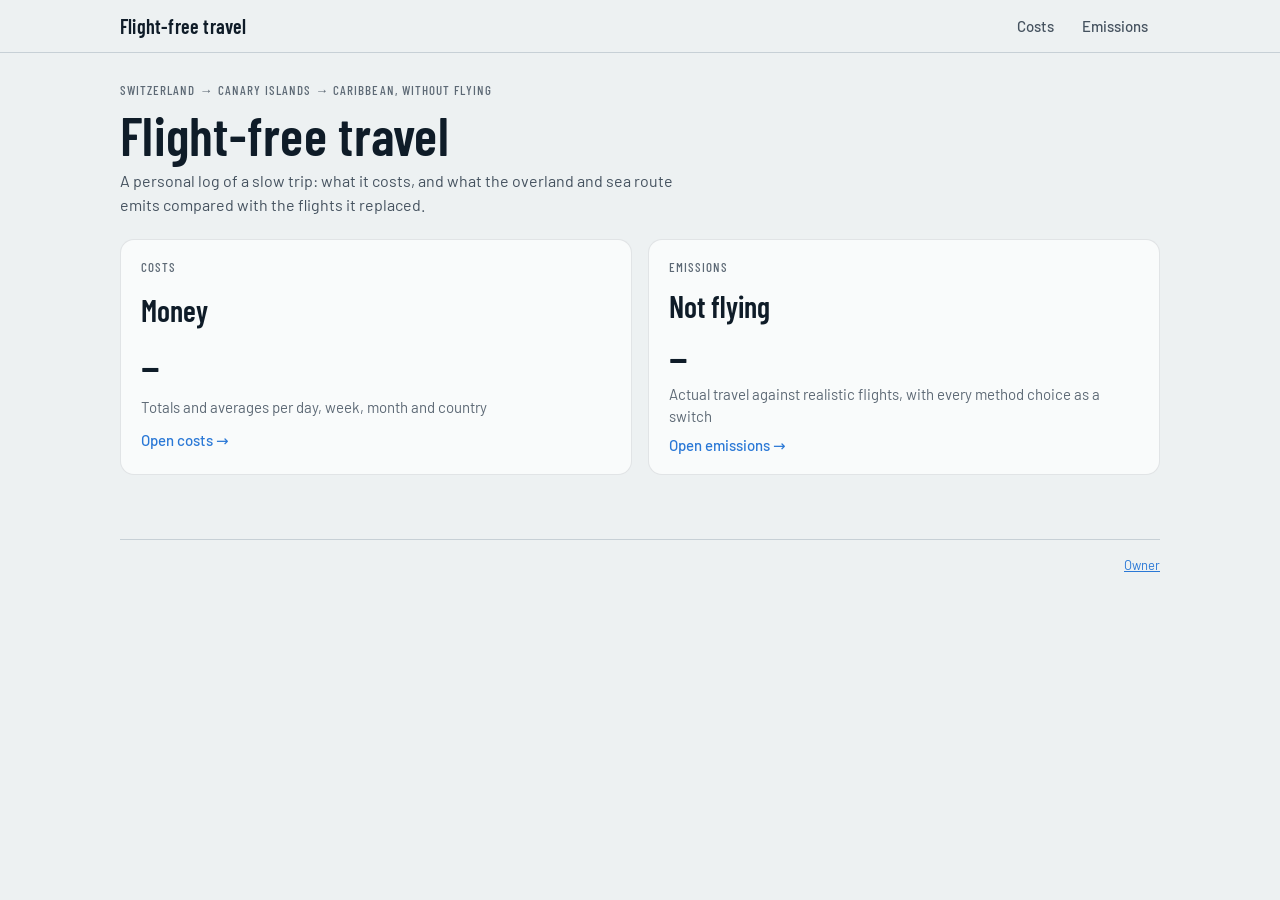
==== site/index.html @ 5e5956b8 "intital draft" ====
<!doctype html>
<html lang="en">
<head>
<meta charset="utf-8">
<meta name="viewport" content="width=device-width, initial-scale=1, viewport-fit=cover">
<title>Flight-free travel</title>
<meta name="description" content="Costs and transport emissions of a flight-free trip from Switzerland to the Canary Islands and on to the Caribbean.">
<meta name="theme-color" content="#0f1c28">
<link rel="manifest" href="manifest.webmanifest">
<link rel="icon" href="icons/icon.svg" type="image/svg+xml">
<link rel="apple-touch-icon" href="icons/apple-touch-icon.png">
<link rel="preconnect" href="https://fonts.googleapis.com">
<link rel="preconnect" href="https://fonts.gstatic.com" crossorigin>
<link rel="stylesheet" href="https://fonts.googleapis.com/css2?family=Barlow+Condensed:wght@500;600&family=Barlow:wght@400;500;600&family=IBM+Plex+Mono:wght@400;500&display=swap">
<link rel="stylesheet" href="assets/app.css">
<style>
  .doors { display: grid; grid-template-columns: repeat(2, minmax(0, 1fr)); gap: 16px; padding-block: 8px 24px; }
  @media (max-width: 700px) { .doors { grid-template-columns: 1fr; } }
  .door { display: grid; gap: 6px; text-decoration: none; color: var(--ink); background: var(--surface); border: 1px solid var(--ring); border-radius: 14px; padding: 18px 20px; }
  .door:hover { border-color: var(--ink-2); }
  .door:focus-visible { outline: 2px solid var(--actual); outline-offset: 3px; }
  .door h2 { font-family: var(--font-display); font-weight: 600; font-size: 30px; }
  .door .big { font-size: 40px; font-weight: 600; line-height: 1.05; }
  .door .big small { font-size: 16px; font-weight: 500; color: var(--ink-2); }
  .door .go { color: var(--actual); font-weight: 500; }
</style>
<script type="module" src="assets/home.js"></script>
</head>
<body>
<header class="topbar"><div class="wrap">
  <a class="brand" href="./">Flight-free travel</a>
  <nav class="nav" aria-label="Pages"><a href="costs/">Costs</a><a href="emissions/">Emissions</a></nav>
  <button class="sync owner-only" id="sync-pill" type="button">Synced</button>
</div></header>
<main class="wrap">
  <section class="page-head">
    <p class="kicker">Switzerland → Canary Islands → Caribbean, without flying</p>
    <h1>Flight-free travel</h1>
    <p class="sub">A personal log of a slow trip: what it costs, and what the overland and sea route emits compared with the flights it replaced.</p>
  </section>
  <section class="doors">
    <a class="door" href="costs/">
      <span class="kicker">Costs</span>
      <h2>Money</h2>
      <span class="big" id="costs-big">–</span>
      <span class="muted" id="costs-sub">Totals and averages per day, week, month and country</span>
      <span class="go">Open costs →</span>
    </a>
    <a class="door" href="emissions/">
      <span class="kicker">Emissions</span>
      <h2>Not flying</h2>
      <span class="big" id="em-big">–</span>
      <span class="muted" id="em-sub">Actual travel against realistic flights, with every method choice as a switch</span>
      <span class="go">Open emissions →</span>
    </a>
  </section>
  <footer class="end"><span id="foot"></span><a href="#" data-owner-link>Owner</a></footer>
</main>
</body>
</html>
---- site/assets/app.css ----
/* Flight-free travel: shared tokens and components for every page.
   Layout: one ledger column per page; summary first, then evidence, then (owner only) the editor. */
:root {
  --page: #edf1f2;
  --surface: #f9fbfb;
  --surface-2: #f0f4f5;
  --ink: #0f1c28;
  --ink-2: #45525f;
  --muted: #5d6975;
  --grid: #e0e6e9;
  --rule: #c7d0d6;
  --ring: rgba(15, 28, 40, 0.10);
  --actual: #2a78d6;
  --flying: #eb6834;
  --actual-wash: rgba(42, 120, 214, 0.13);
  --flying-wash: rgba(235, 104, 52, 0.15);
  --seg-track: #e1e7ea;
  --seg-on: #0f1c28;
  --seg-on-ink: #f9fbfb;
  --good-ink: #006300;
  --bad-ink: #d03b3b;
  --warn-ink: #8a5a00;
  --tip-shadow: 0 6px 24px rgba(15, 28, 40, 0.16);
  --dialog-shadow: 0 24px 80px rgba(15, 28, 40, 0.28);
  --font-display: "Barlow Condensed", "Arial Narrow", sans-serif;
  --font-ui: "Barlow", system-ui, -apple-system, "Segoe UI", Roboto, sans-serif;
  --font-mono: "IBM Plex Mono", ui-monospace, "SF Mono", Menlo, Consolas, monospace;
  color-scheme: light;
}
@media (prefers-color-scheme: dark) {
  :root:not([data-theme="light"]) {
    --page: #0a1016; --surface: #111a22; --surface-2: #16212b; --ink: #e7edf1; --ink-2: #b4c0c9;
    --muted: #8794a0; --grid: #1f2a34; --rule: #34424d; --ring: rgba(255, 255, 255, 0.10);
    --actual: #3987e5; --flying: #d95926; --actual-wash: rgba(57, 135, 229, 0.20);
    --flying-wash: rgba(217, 89, 38, 0.22); --seg-track: #1a2530; --seg-on: #e7edf1;
    --seg-on-ink: #0a1016; --good-ink: #0ca30c; --bad-ink: #e66767; --warn-ink: #e0a43c;
    --tip-shadow: 0 6px 24px rgba(0, 0, 0, 0.5); --dialog-shadow: 0 24px 80px rgba(0, 0, 0, 0.6);
    color-scheme: dark;
  }
}
:root[data-theme="dark"] {
  --page: #0a1016; --surface: #111a22; --surface-2: #16212b; --ink: #e7edf1; --ink-2: #b4c0c9;
  --muted: #8794a0; --grid: #1f2a34; --rule: #34424d; --ring: rgba(255, 255, 255, 0.10);
  --actual: #3987e5; --flying: #d95926; --actual-wash: rgba(57, 135, 229, 0.20);
  --flying-wash: rgba(217, 89, 38, 0.22); --seg-track: #1a2530; --seg-on: #e7edf1;
  --seg-on-ink: #0a1016; --good-ink: #0ca30c; --bad-ink: #e66767; --warn-ink: #e0a43c;
  --tip-shadow: 0 6px 24px rgba(0, 0, 0, 0.5); --dialog-shadow: 0 24px 80px rgba(0, 0, 0, 0.6);
  color-scheme: dark;
}

*, *::before, *::after { box-sizing: border-box; }
html { -webkit-text-size-adjust: 100%; }
body { margin: 0; background: var(--page); color: var(--ink); font-family: var(--font-ui); font-size: 15px; line-height: 1.5; padding-top: env(safe-area-inset-top, 0px); padding-bottom: env(safe-area-inset-bottom, 0px); }
img { max-width: 100%; }
[hidden] { display: none !important; }
h1, h2, h3 { text-wrap: balance; margin: 0; }
p { margin: 0; }
a { color: var(--actual); }
button, input, select, textarea { font: inherit; color: inherit; }
.wrap { max-width: 1120px; margin: 0 auto; padding-inline: clamp(16px, 4vw, 40px); }
.kicker, legend, .eyebrow { font-family: var(--font-display); text-transform: uppercase; letter-spacing: 0.08em; font-size: 13px; color: var(--muted); font-weight: 500; }
.muted { color: var(--muted); }
.num { font-variant-numeric: tabular-nums; }

/* owner-only UI is hidden for friends viewing the site */
body:not(.owner) .owner-only { display: none !important; }

/* ---------- top bar */
.topbar { border-bottom: 1px solid var(--rule); background: var(--page); }
.topbar .wrap { display: flex; align-items: center; gap: 8px 18px; min-height: 52px; flex-wrap: wrap; padding-block: 6px; }
.brand { font-family: var(--font-display); font-weight: 600; font-size: 20px; letter-spacing: 0.01em; color: var(--ink); text-decoration: none; margin-right: auto; }
.nav { display: flex; gap: 4px; }
.nav a { text-decoration: none; color: var(--ink-2); padding: 6px 12px; border-radius: 8px; font-weight: 500; }
.nav a[aria-current="page"] { background: var(--seg-on); color: var(--seg-on-ink); }
.nav a:focus-visible { outline: 2px solid var(--actual); outline-offset: 2px; }
.sync { display: inline-flex; align-items: center; gap: 6px; font-size: 13px; color: var(--ink-2); border: 1px solid var(--rule); border-radius: 999px; padding: 3px 10px; background: var(--surface); cursor: pointer; }
.sync::before { content: ""; width: 8px; height: 8px; border-radius: 50%; background: var(--good-ink); }
.sync[data-state="pending"]::before, .sync[data-state="syncing"]::before { background: var(--warn-ink); }
.sync[data-state="error"]::before, .sync[data-state="offline"]::before { background: var(--bad-ink); }

/* ---------- page head */
.page-head { padding-block: 28px 14px; display: grid; gap: 8px; }
.page-head h1 { font-family: var(--font-display); font-weight: 600; font-size: clamp(36px, 6vw, 54px); line-height: 0.98; letter-spacing: 0.005em; }
.page-head .sub { color: var(--ink-2); max-width: 66ch; font-size: 16px; }
.head-row { display: flex; align-items: flex-end; justify-content: space-between; gap: 12px 20px; flex-wrap: wrap; }

/* ---------- buttons */
.btn { display: inline-flex; align-items: center; justify-content: center; gap: 6px; border: 1px solid var(--rule); background: var(--surface); color: var(--ink); border-radius: 10px; padding: 8px 14px; font-weight: 500; cursor: pointer; text-decoration: none; }
.btn:hover { border-color: var(--ink-2); }
.btn.primary { background: var(--seg-on); color: var(--seg-on-ink); border-color: var(--seg-on); }
.btn.danger { color: var(--bad-ink); }
.btn.small { padding: 4px 10px; font-size: 13px; border-radius: 8px; }
.btn:focus-visible, .linkbtn:focus-visible { outline: 2px solid var(--actual); outline-offset: 2px; }
.btn:disabled { opacity: 0.5; cursor: default; }
.linkbtn { background: none; border: 0; padding: 0; color: var(--actual); cursor: pointer; text-decoration: underline; text-underline-offset: 3px; font-size: 14px; }
.fab { position: fixed; right: max(16px, env(safe-area-inset-right, 0px)); bottom: calc(16px + env(safe-area-inset-bottom, 0px)); width: 58px; height: 58px; border-radius: 50%; border: 0; background: var(--seg-on); color: var(--seg-on-ink); font-size: 30px; line-height: 1; box-shadow: var(--tip-shadow); cursor: pointer; z-index: 30; display: none; }
@media (max-width: 760px) { body.owner .fab { display: block; } }

/* ---------- segmented controls and lens bar */
.lensbar { position: sticky; top: env(safe-area-inset-top, 0px); z-index: 20; background: color-mix(in srgb, var(--page) 93%, transparent); -webkit-backdrop-filter: blur(8px); backdrop-filter: blur(8px); border-block: 1px solid var(--rule); }
.lensbar-in { padding-block: 10px; }
.lens-row { display: flex; flex-wrap: wrap; gap: 10px 22px; align-items: flex-end; }
fieldset.lens { border: 0; margin: 0; padding: 0; min-width: 0; }
legend { padding: 0; margin-bottom: 4px; font-size: 12px; }
.seg { display: inline-flex; flex-wrap: wrap; background: var(--seg-track); border-radius: 9px; padding: 3px; gap: 2px; }
.seg input { position: absolute; opacity: 0; width: 1px; height: 1px; pointer-events: none; }
.seg label { padding: 5px 11px; border-radius: 7px; font-size: 14px; font-weight: 500; color: var(--ink-2); cursor: pointer; white-space: nowrap; user-select: none; }
.seg label:hover { color: var(--ink); }
.seg input:checked + label { background: var(--seg-on); color: var(--seg-on-ink); }
.seg input:focus-visible + label { outline: 2px solid var(--actual); outline-offset: 2px; }
.lens-extra { display: flex; gap: 14px; align-items: center; flex-wrap: wrap; font-size: 14px; color: var(--ink-2); padding-top: 8px; }
.lens-extra label { display: inline-flex; gap: 7px; align-items: center; cursor: pointer; }
.lens-extra input { width: 16px; height: 16px; accent-color: var(--ink); }
.lens-toggle { display: none; width: 100%; text-align: left; background: var(--surface); border: 1px solid var(--ring); border-radius: 10px; padding: 8px 12px; color: var(--ink); cursor: pointer; }
.lens-toggle span { color: var(--ink-2); }
@media (max-width: 760px) {
  .lens-toggle { display: block; }
  .lens-row, .lens-extra { display: none; }
  body.lens-open .lens-row { display: flex; margin-top: 10px; }
  body.lens-open .lens-extra { display: flex; }
}

/* ---------- figures */
.hero { display: grid; grid-template-columns: minmax(0, 0.95fr) minmax(0, 1.05fr); gap: 20px 40px; align-items: end; padding-block: 28px; }
.hero-num { font-weight: 600; font-size: clamp(54px, 10vw, 88px); line-height: 0.92; letter-spacing: -0.015em; margin-top: 6px; }
.hero-num .unit { font-size: 0.34em; font-weight: 500; color: var(--ink-2); letter-spacing: 0; }
.hero-range { color: var(--ink-2); margin-top: 8px; }
.hero-range b { color: var(--ink); font-weight: 600; }
.pair { display: flex; flex-wrap: wrap; gap: 14px 34px; margin: 18px 0 0; }
.pair dt { font-size: 13px; color: var(--ink-2); display: flex; align-items: center; gap: 7px; }
.pair dd { margin: 2px 0 0; font-size: 26px; font-weight: 600; line-height: 1.1; }
.pair dd.r { font-size: 13px; font-weight: 400; color: var(--muted); margin-top: 2px; }
@media (max-width: 760px) { .hero { grid-template-columns: 1fr; padding-block: 20px; } }
.lkey { display: inline-block; width: 16px; height: 0; border-top: 2.5px solid currentColor; border-radius: 2px; vertical-align: middle; }
.lkey.actual { color: var(--actual); } .lkey.flying { color: var(--flying); } .lkey.series { color: var(--actual); }
.lkey.planned { border-top-style: dashed; color: var(--muted); }
.dotkey { display: inline-block; width: 10px; height: 10px; border-radius: 50%; background: var(--ink); }
.dotkey.hollow { background: var(--surface); border: 2px solid var(--ink-2); width: 8px; height: 8px; }
.dotkey.flying-hollow { background: var(--surface); border: 2px solid var(--flying); width: 9px; height: 9px; }

.kpis { display: grid; grid-template-columns: repeat(4, minmax(0, 1fr)); gap: 12px; padding-block: 8px 4px; }
@media (max-width: 760px) { .kpis { grid-template-columns: repeat(2, minmax(0, 1fr)); } }
.kpi { background: var(--surface); border: 1px solid var(--ring); border-radius: 12px; padding: 12px 14px; min-width: 0; }
.kpi .label { font-size: 13px; color: var(--ink-2); }
.kpi .value { font-size: 28px; font-weight: 600; line-height: 1.15; margin-top: 2px; }
.kpi .value small { font-size: 14px; font-weight: 500; color: var(--ink-2); }
.kpi .sub { font-size: 12.5px; color: var(--muted); margin-top: 2px; }

.block { padding-block: 30px 6px; }
.block > h2, .h2 { font-family: var(--font-display); font-weight: 600; font-size: 28px; line-height: 1.1; margin: 0 0 6px; letter-spacing: 0.005em; }
.filters .field { min-width: 170px; }
.lede { max-width: 70ch; color: var(--ink-2); margin-bottom: 14px; }
.lede b { color: var(--ink); font-weight: 600; }
figure.card, .card { margin: 0; background: var(--surface); border: 1px solid var(--ring); border-radius: 12px; padding: 14px 16px 12px; min-width: 0; }
.fig-head { display: flex; justify-content: space-between; align-items: center; gap: 8px 16px; flex-wrap: wrap; margin-bottom: 6px; }
.legend { display: flex; gap: 6px 18px; flex-wrap: wrap; font-size: 13px; color: var(--ink-2); align-items: center; }
.legend > span { display: inline-flex; gap: 7px; align-items: center; }
.tbtn { background: none; border: 1px solid var(--rule); border-radius: 7px; padding: 3px 9px; color: var(--ink-2); cursor: pointer; font-size: 13px; }
.tbtn[aria-pressed="true"] { background: var(--seg-track); color: var(--ink); }
.tbtn:focus-visible { outline: 2px solid var(--actual); outline-offset: 2px; }
.chart { width: 100%; position: relative; }
.chart svg { display: block; overflow: visible; }
.scroll-x { overflow-x: auto; -webkit-overflow-scrolling: touch; }
.explain { margin-top: 10px; font-size: 14px; color: var(--ink-2); max-width: 78ch; }
.two { display: grid; grid-template-columns: minmax(0, 1fr) minmax(0, 1fr); gap: 18px; align-items: start; }
@media (max-width: 900px) { .two { grid-template-columns: 1fr; } }
.callout { margin-top: 12px; padding: 10px 12px; border-radius: 10px; background: var(--surface-2); font-size: 14px; color: var(--ink-2); }
.callout b { color: var(--ink); }
.empty { padding: 28px 16px; text-align: center; color: var(--ink-2); }
.empty b { color: var(--ink); display: block; font-size: 17px; margin-bottom: 4px; }
.ftable { margin-top: 10px; }
.filters { display: flex; flex-wrap: wrap; gap: 10px 20px; align-items: flex-end; padding-block: 6px 10px; }
select.plain { border: 1px solid var(--rule); background: var(--surface); border-radius: 9px; padding: 6px 10px; }

/* svg text */
.ax text { fill: var(--muted); font-size: 11.5px; font-family: var(--font-ui); font-variant-numeric: tabular-nums; }
.ax line, .ax path { stroke: var(--grid); }
.ax .base { stroke: var(--rule); }
.lbl { fill: var(--ink-2); font-size: 12.5px; }
.lbl-strong { fill: var(--ink); font-size: 13.5px; font-weight: 600; }
.lbl-muted { fill: var(--muted); font-size: 11.5px; }
.halo { paint-order: stroke; stroke: var(--surface); stroke-width: 4px; stroke-linejoin: round; }
.good { color: var(--good-ink); fill: var(--good-ink); }
.bad { color: var(--bad-ink); fill: var(--bad-ink); }

/* tooltip */
#tip { position: fixed; z-index: 60; pointer-events: none; background: var(--surface); color: var(--ink); border: 1px solid var(--ring); box-shadow: var(--tip-shadow); border-radius: 9px; padding: 8px 11px; font-size: 13px; max-width: 300px; line-height: 1.4; }
#tip .t-h { color: var(--ink-2); font-size: 12.5px; margin-bottom: 4px; }
#tip .t-r { display: flex; gap: 8px; align-items: baseline; }
#tip .t-v { font-weight: 600; white-space: nowrap; }
#tip .t-l { color: var(--ink-2); }
#tip .t-k { display: inline-block; width: 12px; height: 0; border-top: 2.5px solid; align-self: center; flex: none; }

/* tables */
.tblwrap { overflow-x: auto; }
table.data { width: 100%; border-collapse: collapse; font-size: 14px; font-variant-numeric: tabular-nums; }
table.data th { text-align: left; font-weight: 600; color: var(--muted); font-size: 12px; text-transform: uppercase; letter-spacing: 0.06em; border-bottom: 1px solid var(--rule); padding: 8px 10px; white-space: nowrap; }
table.data td { padding: 9px 10px; border-bottom: 1px solid var(--grid); vertical-align: top; }
table.data .num { text-align: right; white-space: nowrap; }
table.data .sm { display: block; color: var(--muted); font-size: 12.5px; }
table.data tr.planned td { color: var(--ink-2); }
.badge { display: inline-block; min-width: 22px; padding: 0 5px; text-align: center; border: 1px solid var(--rule); border-radius: 6px; font-weight: 600; font-size: 12px; line-height: 20px; color: var(--ink); }
.pill { display: inline-block; padding: 0 7px; border-radius: 999px; font-size: 11.5px; line-height: 19px; border: 1px dashed var(--rule); color: var(--ink-2); margin-left: 6px; white-space: nowrap; }
.pill.solid { border-style: solid; }
.pill.warn { border-color: var(--warn-ink); color: var(--warn-ink); border-style: solid; }
.how { background: none; border: 1px solid var(--rule); border-radius: 7px; padding: 2px 8px; color: var(--ink-2); cursor: pointer; font-size: 13px; white-space: nowrap; }
.how[aria-expanded="true"] { background: var(--seg-track); color: var(--ink); }
tr.trace-row td { background: var(--surface-2); border-bottom: 1px solid var(--grid); }
.trace { font-family: var(--font-mono); font-size: 12.5px; white-space: pre-wrap; color: var(--ink); margin: 0; line-height: 1.55; }
.trace .src { color: var(--muted); }

/* ---------- editor lists */
.ed-tabs { display: flex; gap: 8px; margin-bottom: 12px; flex-wrap: wrap; align-items: center; }
.ed-group { border: 1px solid var(--ring); border-radius: 12px; background: var(--surface); margin-bottom: 12px; overflow: hidden; }
.ed-group > header { display: flex; justify-content: space-between; align-items: center; gap: 8px 12px; flex-wrap: wrap; padding: 10px 14px; background: var(--surface-2); border-bottom: 1px solid var(--grid); }
.ed-group > header h3 { font-size: 15px; font-weight: 600; }
.ed-group > header .muted { font-size: 13px; }
.ed-sub { padding: 6px 14px 2px; font-family: var(--font-display); text-transform: uppercase; letter-spacing: 0.08em; font-size: 12px; color: var(--muted); }
.ed-row { display: grid; grid-template-columns: minmax(0, 1fr) auto; gap: 4px 12px; align-items: center; padding: 9px 14px; border-top: 1px solid var(--grid); cursor: pointer; }
.ed-row:first-of-type { border-top: 0; }
.ed-row:hover { background: var(--surface-2); }
.ed-row:focus-visible { outline: 2px solid var(--actual); outline-offset: -2px; }
.ed-row .t { font-weight: 500; min-width: 0; overflow-wrap: anywhere; }
.ed-row .d { font-size: 13px; color: var(--muted); }
.ed-row .v { font-weight: 600; text-align: right; white-space: nowrap; font-variant-numeric: tabular-nums; }
.ed-row.pending .t::after { content: " · not synced"; color: var(--warn-ink); font-weight: 400; font-size: 13px; }
.ed-day { padding: 8px 14px 4px; font-size: 13px; color: var(--muted); display: flex; justify-content: space-between; border-top: 1px solid var(--grid); background: var(--surface-2); }
.issues li { margin-bottom: 4px; }

/* ---------- dialogs and forms */
dialog.sheet { border: 0; padding: 0; border-radius: 16px; background: var(--surface); color: var(--ink); width: min(560px, calc(100vw - 24px)); max-height: calc(100dvh - 32px); box-shadow: var(--dialog-shadow); }
dialog.sheet::backdrop { background: rgba(5, 10, 15, 0.5); }
@media (max-width: 600px) { dialog.sheet { margin: auto auto 0; width: 100vw; max-width: 100vw; border-radius: 16px 16px 0 0; } }
.sheet form { display: grid; gap: 14px; padding: 18px 18px calc(18px + env(safe-area-inset-bottom, 0px)); }
.sheet h2 { font-family: var(--font-display); font-weight: 600; font-size: 24px; }
.field { display: grid; gap: 5px; min-width: 0; }
.field > label, .field > .flabel { font-size: 13px; color: var(--ink-2); font-weight: 500; }
.field .hint { font-size: 12.5px; color: var(--muted); }
.field input[type="text"], .field input[type="number"], .field input[type="date"], .field input[type="password"], .field select, .field textarea {
  width: 100%; border: 1px solid var(--rule); background: var(--page); border-radius: 10px; padding: 9px 11px; font-size: 16px; min-width: 0; }
.field input:focus-visible, .field select:focus-visible, .field textarea:focus-visible { outline: 2px solid var(--actual); outline-offset: 1px; border-color: transparent; }
.field input.big { font-size: 30px; font-weight: 600; padding: 8px 12px; }
.field.invalid input, .field.invalid select, .field.invalid .chips { outline: 2px solid var(--bad-ink); outline-offset: 1px; }
.row2 { display: grid; grid-template-columns: minmax(0, 1fr) minmax(0, 1fr); gap: 12px; }
.chips { display: flex; flex-wrap: wrap; gap: 6px; border-radius: 10px; }
.chips input { position: absolute; opacity: 0; width: 1px; height: 1px; pointer-events: none; }
.chips label { border: 1px solid var(--rule); border-radius: 999px; padding: 6px 12px; cursor: pointer; font-size: 14px; user-select: none; }
.chips input:checked + label { background: var(--seg-on); color: var(--seg-on-ink); border-color: var(--seg-on); }
.chips input:focus-visible + label { outline: 2px solid var(--actual); outline-offset: 2px; }
.checkline { display: flex; gap: 8px; align-items: center; font-size: 14px; }
.checkline input { width: 18px; height: 18px; accent-color: var(--ink); }
.actions { display: flex; gap: 10px; justify-content: space-between; flex-wrap: wrap; padding-top: 4px; }
.actions .right { display: flex; gap: 10px; margin-left: auto; }
.form-error { color: var(--bad-ink); font-size: 14px; }

/* toast */
#toast { position: fixed; left: 50%; transform: translateX(-50%); bottom: calc(88px + env(safe-area-inset-bottom, 0px)); background: var(--seg-on); color: var(--seg-on-ink); padding: 8px 14px; border-radius: 10px; font-size: 14px; z-index: 70; max-width: calc(100vw - 32px); box-shadow: var(--tip-shadow); }

/* notes / footer */
.notes { display: grid; grid-template-columns: repeat(auto-fit, minmax(260px, 1fr)); gap: 18px 28px; margin-top: 8px; }
.notes h3 { font-family: var(--font-display); font-size: 19px; font-weight: 600; margin: 0 0 4px; letter-spacing: 0.01em; }
.notes p { color: var(--ink-2); font-size: 14px; }
.notes p + p { margin-top: 6px; }
.grades { display: grid; grid-template-columns: max-content minmax(0, 1fr); gap: 5px 10px; font-size: 14px; color: var(--ink-2); margin: 6px 0 0; }
.grades dd { margin: 0; }
footer.end { margin-top: 40px; padding-block: 16px 90px; border-top: 1px solid var(--rule); color: var(--muted); font-size: 13px; display: flex; gap: 8px 18px; flex-wrap: wrap; justify-content: space-between; }
@media (prefers-reduced-motion: no-preference) { .fade { transition: opacity 0.18s ease; } }
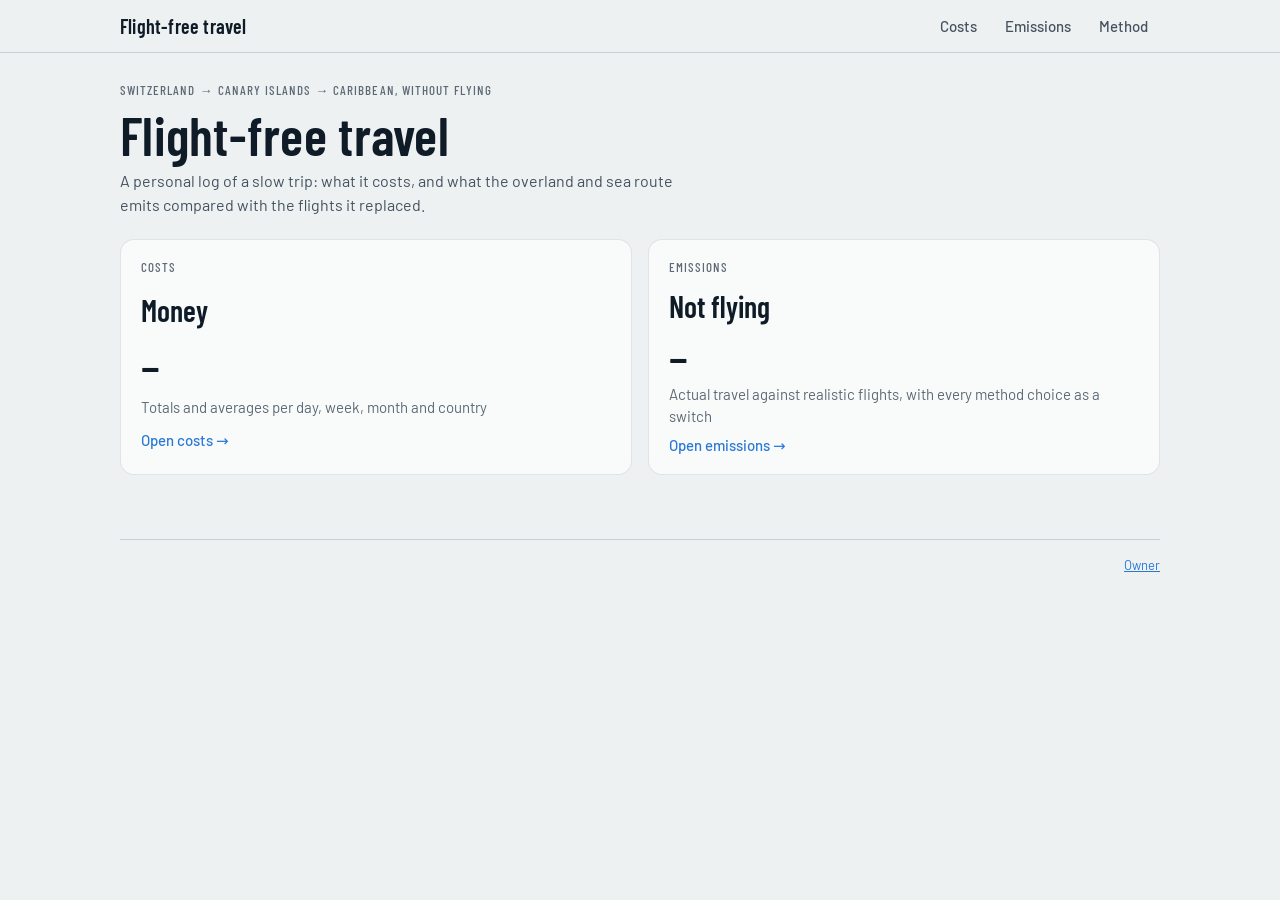
==== commit dd22c944: "Method page, default factor table, engine hours for sailing - New Method page for friends: what coun" ====
--- a/site/index.html
+++ b/site/index.html
@@ -29,7 +29,7 @@
 <body>
 <header class="topbar"><div class="wrap">
   <a class="brand" href="./">Flight-free travel</a>
-  <nav class="nav" aria-label="Pages"><a href="costs/">Costs</a><a href="emissions/">Emissions</a></nav>
+  <nav class="nav" aria-label="Pages"><a href="costs/">Costs</a><a href="emissions/">Emissions</a><a href="method/">Method</a></nav>
   <button class="sync owner-only" id="sync-pill" type="button">Synced</button>
 </div></header>
 <main class="wrap">
